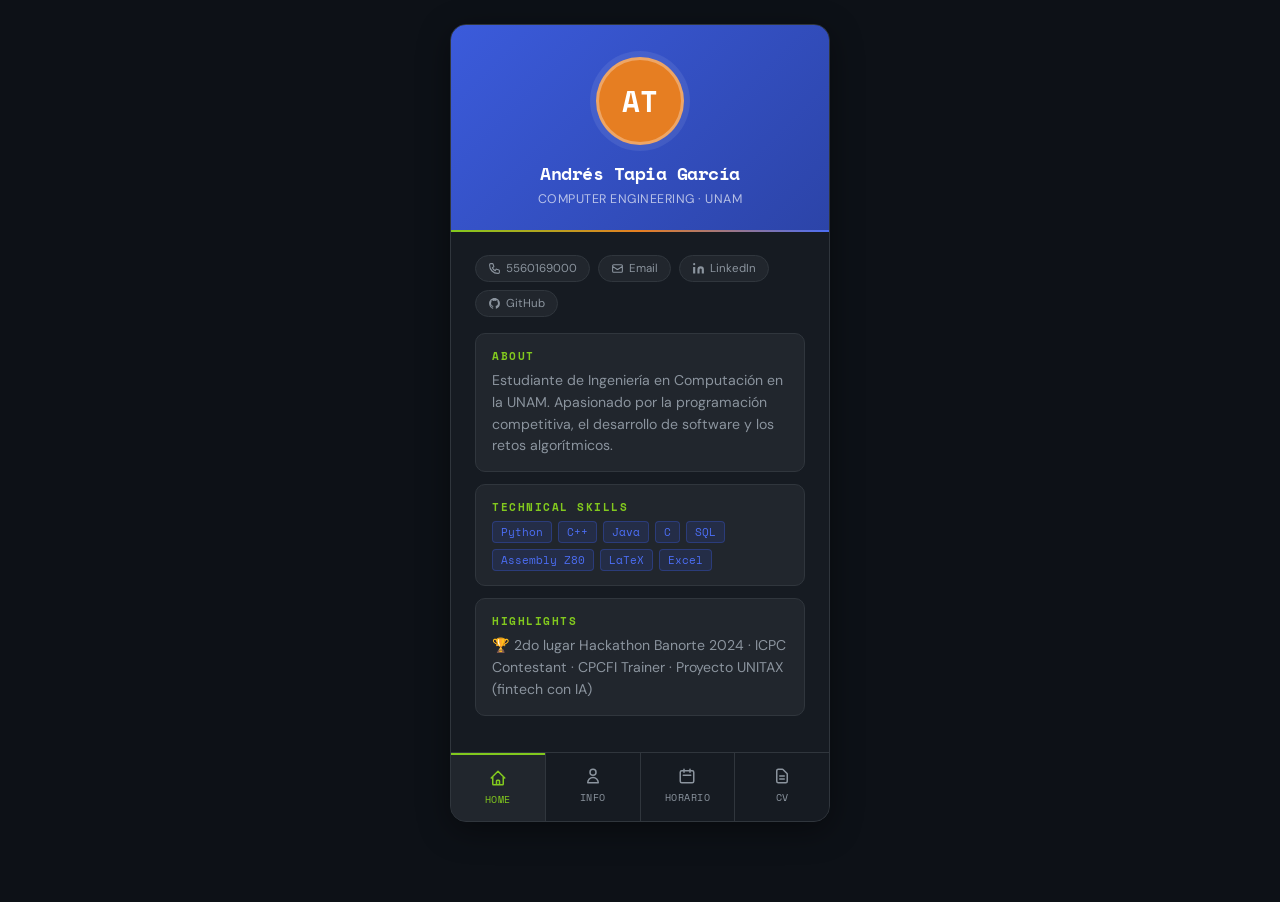
==== index.html @ 6e06f4b9 "First commit" ====
<!DOCTYPE html>
<html lang="es">
<head>
  <meta charset="UTF-8">
  <meta name="viewport" content="width=device-width, initial-scale=1.0">
  <title>Andrés Tapia García</title>
  <link rel="stylesheet" href="assets/css/style.css">
</head>
<body>
  <div class="card">

    <div class="card-header">
      <div class="profile-ring">AT</div>
      <h1>Andrés Tapia García</h1>
      <p class="subtitle">Computer Engineering · UNAM</p>
    </div>

    <div class="card-body">
      <div class="contact-chips">
        <a href="tel:5560169000" class="chip">
          <svg fill="none" stroke="currentColor" viewBox="0 0 24 24"><path stroke-linecap="round" stroke-linejoin="round" stroke-width="2" d="M3 5a2 2 0 012-2h3.28a1 1 0 01.948.684l1.498 4.493a1 1 0 01-.502 1.21l-2.257 1.13a11.042 11.042 0 005.516 5.516l1.13-2.257a1 1 0 011.21-.502l4.493 1.498a1 1 0 01.684.949V19a2 2 0 01-2 2h-1C9.716 21 3 14.284 3 6V5z"/></svg>
          5560169000
        </a>
        <a href="mailto:Tapia.Garcia.Andres.py@gmail.com" class="chip">
          <svg fill="none" stroke="currentColor" viewBox="0 0 24 24"><path stroke-linecap="round" stroke-linejoin="round" stroke-width="2" d="M3 8l7.89 5.26a2 2 0 002.22 0L21 8M5 19h14a2 2 0 002-2V7a2 2 0 00-2-2H5a2 2 0 00-2 2v10a2 2 0 002 2z"/></svg>
          Email
        </a>
        <a href="https://linkedin.com/in/andrés-tapia-garcia" target="_blank" class="chip">
          <svg fill="currentColor" viewBox="0 0 24 24"><path d="M16 8a6 6 0 016 6v7h-4v-7a2 2 0 00-2-2 2 2 0 00-2 2v7h-4v-7a6 6 0 016-6zM2 9h4v12H2z"/><circle cx="4" cy="4" r="2"/></svg>
          LinkedIn
        </a>
        <a href="https://github.com/TapiaKaz" target="_blank" class="chip">
          <svg fill="currentColor" viewBox="0 0 24 24"><path d="M12 2C6.477 2 2 6.484 2 12.017c0 4.425 2.865 8.18 6.839 9.504.5.092.682-.217.682-.483 0-.237-.008-.868-.013-1.703-2.782.605-3.369-1.343-3.369-1.343-.454-1.158-1.11-1.466-1.11-1.466-.908-.62.069-.608.069-.608 1.003.07 1.531 1.032 1.531 1.032.892 1.53 2.341 1.088 2.91.832.092-.647.35-1.088.636-1.338-2.22-.253-4.555-1.113-4.555-4.951 0-1.093.39-1.988 1.029-2.688-.103-.253-.446-1.272.098-2.65 0 0 .84-.27 2.75 1.026A9.564 9.564 0 0112 6.844c.85.004 1.705.115 2.504.337 1.909-1.296 2.747-1.027 2.747-1.027.546 1.379.202 2.398.1 2.651.64.7 1.028 1.595 1.028 2.688 0 3.848-2.339 4.695-4.566 4.943.359.309.678.92.678 1.855 0 1.338-.012 2.419-.012 2.747 0 .268.18.58.688.482A10.019 10.019 0 0022 12.017C22 6.484 17.522 2 12 2z"/></svg>
          GitHub
        </a>
      </div>

      <div class="info-section">
        <h3>About</h3>
        <p>Estudiante de Ingeniería en Computación en la UNAM. Apasionado por la programación competitiva, el desarrollo de software y los retos algorítmicos.</p>
      </div>

      <div class="info-section">
        <h3>Technical Skills</h3>
        <div class="tags">
          <span class="tag">Python</span>
          <span class="tag">C++</span>
          <span class="tag">Java</span>
          <span class="tag">C</span>
          <span class="tag">SQL</span>
          <span class="tag">Assembly Z80</span>
          <span class="tag">LaTeX</span>
          <span class="tag">Excel</span>
        </div>
      </div>

      <div class="info-section">
        <h3>Highlights</h3>
        <p>🏆 2do lugar Hackathon Banorte 2024 · ICPC Contestant · CPCFI Trainer · Proyecto UNITAX (fintech con IA)</p>
      </div>
    </div>

    <nav class="bottom-nav">
      <a href="index.html" class="nav-btn active">
        <svg fill="none" stroke="currentColor" viewBox="0 0 24 24"><path stroke-linecap="round" stroke-linejoin="round" stroke-width="2" d="M3 12l2-2m0 0l7-7 7 7M5 10v10a1 1 0 001 1h3m10-11l2 2m-2-2v10a1 1 0 01-1 1h-3m-6 0a1 1 0 001-1v-4a1 1 0 011-1h2a1 1 0 011 1v4a1 1 0 001 1m-6 0h6"/></svg>
        Home
      </a>
      <a href="info.html" class="nav-btn">
        <svg fill="none" stroke="currentColor" viewBox="0 0 24 24"><path stroke-linecap="round" stroke-linejoin="round" stroke-width="2" d="M16 7a4 4 0 11-8 0 4 4 0 018 0zM12 14a7 7 0 00-7 7h14a7 7 0 00-7-7z"/></svg>
        Info
      </a>
      <a href="schedule.html" class="nav-btn">
        <svg fill="none" stroke="currentColor" viewBox="0 0 24 24"><path stroke-linecap="round" stroke-linejoin="round" stroke-width="2" d="M8 7V3m8 4V3m-9 8h10M5 21h14a2 2 0 002-2V7a2 2 0 00-2-2H5a2 2 0 00-2 2v12a2 2 0 002 2z"/></svg>
        Horario
      </a>
      <a href="cv.html" class="nav-btn">
        <svg fill="none" stroke="currentColor" viewBox="0 0 24 24"><path stroke-linecap="round" stroke-linejoin="round" stroke-width="2" d="M9 12h6m-6 4h6m2 5H7a2 2 0 01-2-2V5a2 2 0 012-2h5.586a1 1 0 01.707.293l5.414 5.414a1 1 0 01.293.707V19a2 2 0 01-2 2z"/></svg>
        CV
      </a>
    </nav>

  </div>
</body>
</html>
---- assets/css/style.css ----
@import url('https://fonts.googleapis.com/css2?family=Space+Mono:wght@400;700&family=DM+Sans:wght@300;400;500;600&display=swap');

:root {
  --blue: #3B5BDB;
  --blue-dark: #2C44A8;
  --blue-light: #4C6EF5;
  --green: #82C91E;
  --green-dark: #5C8C00;
  --orange: #E67E22;
  --bg: #0D1117;
  --bg2: #161B22;
  --bg3: #21262D;
  --text: #E6EDF3;
  --text-dim: #8B949E;
  --border: #30363D;
  --white: #FFFFFF;
  --card-w: 380px;
}

* { box-sizing: border-box; margin: 0; padding: 0; }

body {
  background: var(--bg);
  font-family: 'DM Sans', sans-serif;
  color: var(--text);
  min-height: 100vh;
  display: flex;
  flex-direction: column;
  align-items: center;
  justify-content: center;
  padding: 24px 16px 80px;
}

/* ── CARD ── */
.card {
  background: var(--bg2);
  border: 1px solid var(--border);
  border-radius: 16px;
  width: var(--card-w);
  max-width: 100%;
  overflow: hidden;
  box-shadow: 0 8px 32px rgba(0,0,0,0.4);
  animation: fadeUp .45s ease both;
}

@keyframes fadeUp {
  from { opacity:0; transform:translateY(20px); }
  to   { opacity:1; transform:translateY(0); }
}

/* ── HEADER BAND ── */
.card-header {
  background: linear-gradient(135deg, var(--blue) 0%, var(--blue-dark) 100%);
  padding: 32px 24px 24px;
  text-align: center;
  position: relative;
}

.card-header::after {
  content: '';
  position: absolute;
  bottom: -1px; left: 0; right: 0;
  height: 2px;
  background: linear-gradient(90deg, var(--green), var(--orange), var(--blue-light));
}

.profile-ring {
  width: 88px; height: 88px;
  border-radius: 50%;
  background: var(--orange);
  margin: 0 auto 14px;
  display: flex; align-items: center; justify-content: center;
  font-family: 'Space Mono', monospace;
  font-size: 1.8rem;
  font-weight: 700;
  color: white;
  border: 3px solid rgba(255,255,255,0.3);
  box-shadow: 0 0 0 6px rgba(255,255,255,0.08);
  overflow: hidden;
}

.profile-ring img { width:100%; height:100%; object-fit:cover; }

.card-header h1 {
  font-family: 'Space Mono', monospace;
  font-size: 1.15rem;
  letter-spacing: -0.5px;
  color: white;
}

.card-header .subtitle {
  font-size: 0.78rem;
  color: rgba(255,255,255,0.65);
  margin-top: 4px;
  letter-spacing: 0.5px;
  text-transform: uppercase;
}

/* ── CONTENT ── */
.card-body {
  padding: 24px;
}

/* ── INFO SECTIONS ── */
.info-section {
  background: var(--bg3);
  border: 1px solid var(--border);
  border-radius: 10px;
  padding: 14px 16px;
  margin-bottom: 12px;
}

.info-section h3 {
  font-family: 'Space Mono', monospace;
  font-size: 0.68rem;
  letter-spacing: 1.5px;
  text-transform: uppercase;
  color: var(--green);
  margin-bottom: 6px;
}

.info-section p {
  font-size: 0.88rem;
  color: var(--text-dim);
  line-height: 1.55;
}

/* ── SCHEDULE TABLE ── */
.schedule-wrapper {
  overflow-x: auto;
  margin-bottom: 16px;
}

table.schedule {
  width: 100%;
  border-collapse: collapse;
  font-size: 0.72rem;
}

table.schedule th {
  background: var(--blue);
  color: white;
  font-family: 'Space Mono', monospace;
  padding: 6px 4px;
  text-align: center;
  font-size: 0.65rem;
  letter-spacing: 0.5px;
}

table.schedule td {
  border: 1px solid var(--border);
  padding: 3px 4px;
  text-align: center;
  font-size: 0.63rem;
  height: 28px;
  vertical-align: middle;
  color: var(--text);
  line-height: 1.2;
}

table.schedule td.hour {
  background: var(--bg3);
  color: var(--text-dim);
  font-family: 'Space Mono', monospace;
  font-size: 0.6rem;
  width: 38px;
}

table.schedule td.transport {
  background: #4A4A4A;
  color: #ccc;
  font-size: 0.58rem;
  font-weight: 600;
}

table.schedule td.cls-blue    { background: #2D6A9F; }
table.schedule td.cls-green   { background: #3A7D00; }
table.schedule td.cls-yellow  { background: #8A7200; color: #FFE566; }
table.schedule td.cls-red     { background: #8B1A1A; }
table.schedule td.cls-teal    { background: #1A6B6B; }
table.schedule td.cls-purple  { background: #5A2E8A; }
table.schedule td.cls-pink    { background: #8A2060; }

table.schedule td.cls-service {
  background: var(--bg3);
  color: var(--text-dim);
  font-style: italic;
  font-size: 0.6rem;
}

/* ── CV VIEWER ── */
.cv-embed {
  width: 100%;
  height: 520px;
  border: 1px solid var(--border);
  border-radius: 10px;
  overflow: hidden;
  background: #fff;
}

.cv-embed iframe {
  width: 100%;
  height: 100%;
  border: none;
}

.cv-fallback {
  display: flex;
  flex-direction: column;
  align-items: center;
  justify-content: center;
  height: 100%;
  gap: 12px;
  background: var(--bg3);
}

.cv-fallback p { color: var(--text-dim); font-size: 0.85rem; }

/* ── DOWNLOAD BTN ── */
.btn-download {
  display: flex;
  align-items: center;
  justify-content: center;
  gap: 8px;
  background: var(--blue);
  color: white;
  text-decoration: none;
  padding: 10px 20px;
  border-radius: 8px;
  font-size: 0.85rem;
  font-weight: 600;
  transition: background .2s, transform .1s;
  margin-top: 12px;
}

.btn-download:hover { background: var(--blue-light); transform: translateY(-1px); }

/* ── CONTACT CHIPS ── */
.contact-chips {
  display: flex;
  flex-wrap: wrap;
  gap: 8px;
  margin-bottom: 16px;
}

.chip {
  display: inline-flex;
  align-items: center;
  gap: 5px;
  background: var(--bg3);
  border: 1px solid var(--border);
  border-radius: 20px;
  padding: 5px 12px;
  font-size: 0.72rem;
  color: var(--text-dim);
  text-decoration: none;
  transition: border-color .2s, color .2s;
}

.chip:hover { border-color: var(--blue-light); color: var(--blue-light); }
.chip svg { width:13px; height:13px; flex-shrink:0; }

/* ── BOTTOM NAV ── */
.bottom-nav {
  display: grid;
  grid-template-columns: repeat(4, 1fr);
  gap: 1px;
  background: var(--border);
  border-top: 1px solid var(--border);
}

.nav-btn {
  background: var(--bg2);
  color: var(--text-dim);
  text-decoration: none;
  padding: 14px 8px;
  text-align: center;
  font-family: 'Space Mono', monospace;
  font-size: 0.62rem;
  letter-spacing: 0.5px;
  text-transform: uppercase;
  transition: background .15s, color .15s;
  display: flex;
  flex-direction: column;
  align-items: center;
  gap: 5px;
}

.nav-btn svg { width:18px; height:18px; }
.nav-btn:hover { background: var(--bg3); color: var(--white); }
.nav-btn.active { background: var(--bg3); color: var(--green); border-top: 2px solid var(--green); }

/* ── PAGE TITLE BAR ── */
.page-bar {
  display: flex;
  align-items: center;
  gap: 10px;
  padding: 16px 24px 0;
  font-family: 'Space Mono', monospace;
  font-size: 0.75rem;
  color: var(--text-dim);
  letter-spacing: 1px;
  text-transform: uppercase;
}

.page-bar .dot {
  width: 8px; height: 8px;
  border-radius: 50%;
  background: var(--green);
}

/* ── SKILLS TAGS ── */
.tags { display: flex; flex-wrap: wrap; gap: 6px; margin-top: 6px; }
.tag {
  background: rgba(59,91,219,0.15);
  border: 1px solid rgba(59,91,219,0.35);
  color: var(--blue-light);
  border-radius: 4px;
  padding: 2px 8px;
  font-size: 0.68rem;
  font-family: 'Space Mono', monospace;
}
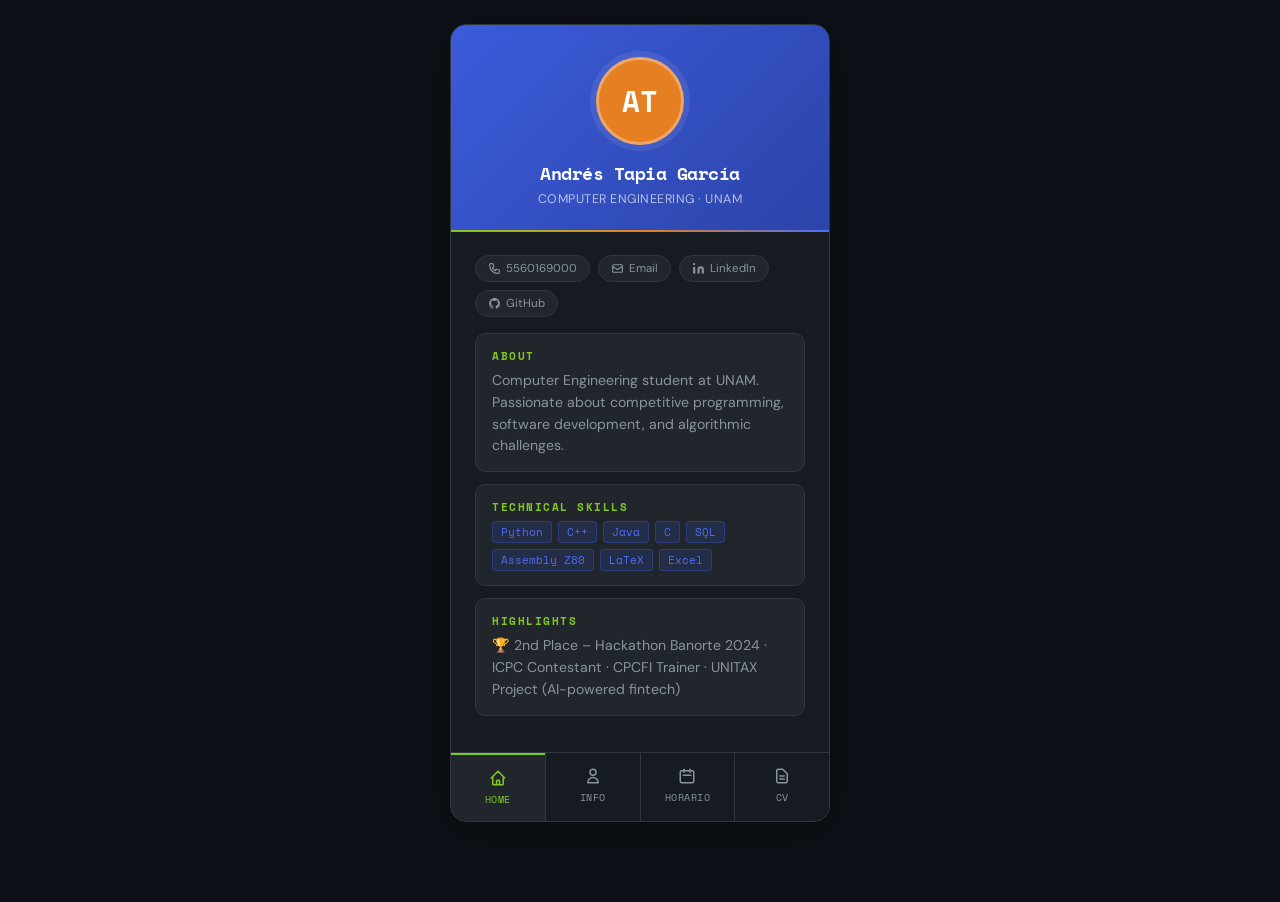
==== commit f2cc4ce3: "Principal card Information correction" ====
--- a/index.html
+++ b/index.html
@@ -25,7 +25,7 @@
           <svg fill="none" stroke="currentColor" viewBox="0 0 24 24"><path stroke-linecap="round" stroke-linejoin="round" stroke-width="2" d="M3 8l7.89 5.26a2 2 0 002.22 0L21 8M5 19h14a2 2 0 002-2V7a2 2 0 00-2-2H5a2 2 0 00-2 2v10a2 2 0 002 2z"/></svg>
           Email
         </a>
-        <a href="https://linkedin.com/in/andrés-tapia-garcia" target="_blank" class="chip">
+        <a href="https://mx.linkedin.com/in/andr%C3%A9s-tapia-garcia-bb99832a0" target="_blank" class="chip">
           <svg fill="currentColor" viewBox="0 0 24 24"><path d="M16 8a6 6 0 016 6v7h-4v-7a2 2 0 00-2-2 2 2 0 00-2 2v7h-4v-7a6 6 0 016-6zM2 9h4v12H2z"/><circle cx="4" cy="4" r="2"/></svg>
           LinkedIn
         </a>
@@ -37,7 +37,7 @@
 
       <div class="info-section">
         <h3>About</h3>
-        <p>Estudiante de Ingeniería en Computación en la UNAM. Apasionado por la programación competitiva, el desarrollo de software y los retos algorítmicos.</p>
+        <p>Computer Engineering student at UNAM. Passionate about competitive programming, software development, and algorithmic challenges.</p>
       </div>
 
       <div class="info-section">
@@ -56,7 +56,7 @@
 
       <div class="info-section">
         <h3>Highlights</h3>
-        <p>🏆 2do lugar Hackathon Banorte 2024 · ICPC Contestant · CPCFI Trainer · Proyecto UNITAX (fintech con IA)</p>
+        <p>🏆 2nd Place – Hackathon Banorte 2024 · ICPC Contestant · CPCFI Trainer · UNITAX Project (AI-powered fintech)</p>
       </div>
     </div>
 
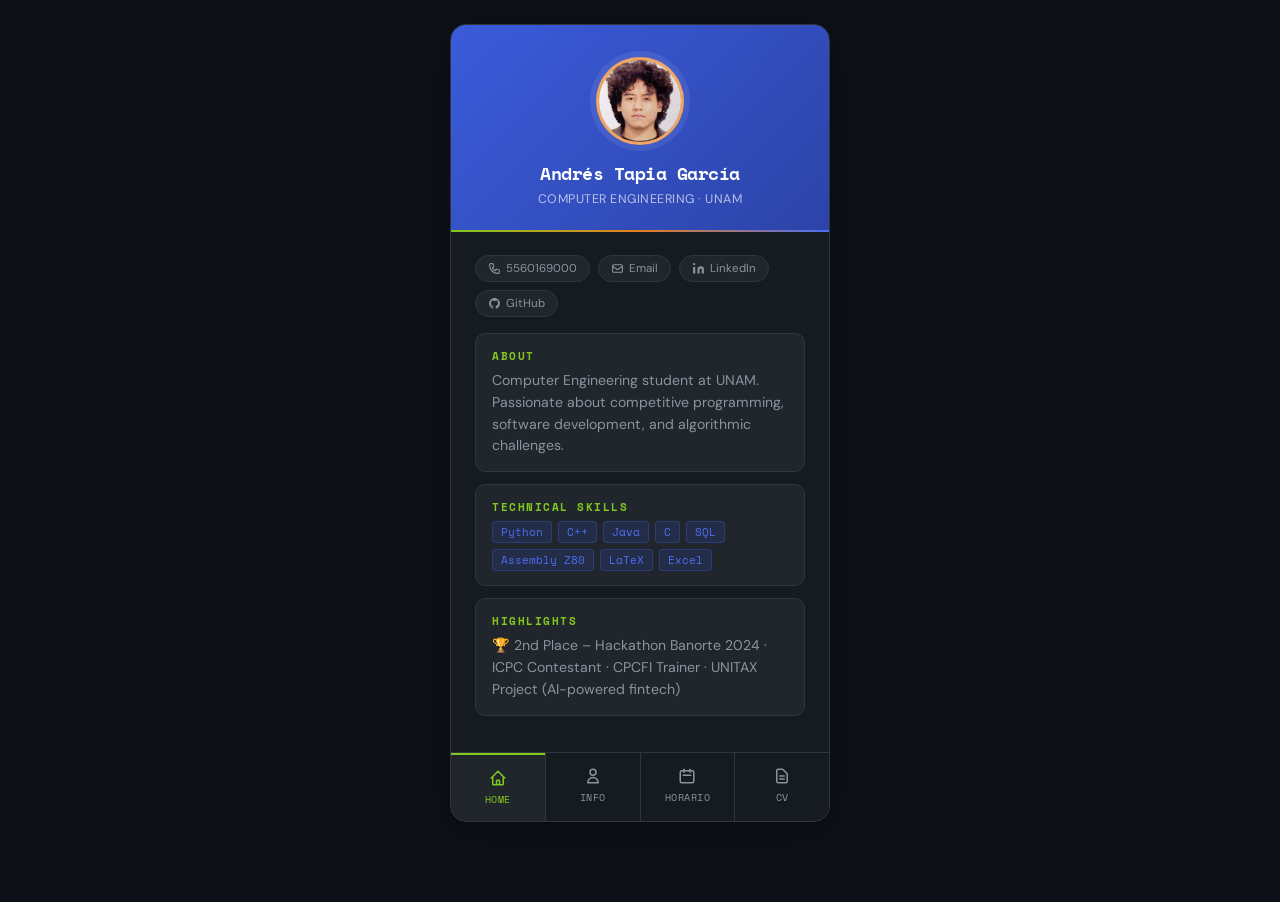
==== commit cb92b57f: "Profile image added" ====
--- a/index.html
+++ b/index.html
@@ -10,7 +10,9 @@
   <div class="card">
 
     <div class="card-header">
-      <div class="profile-ring">AT</div>
+      <div class="profile-ring">
+          <img src="assets/img/profile.jpg" alt="Foto de perfil">
+      </div>
       <h1>Andrés Tapia García</h1>
       <p class="subtitle">Computer Engineering · UNAM</p>
     </div>
